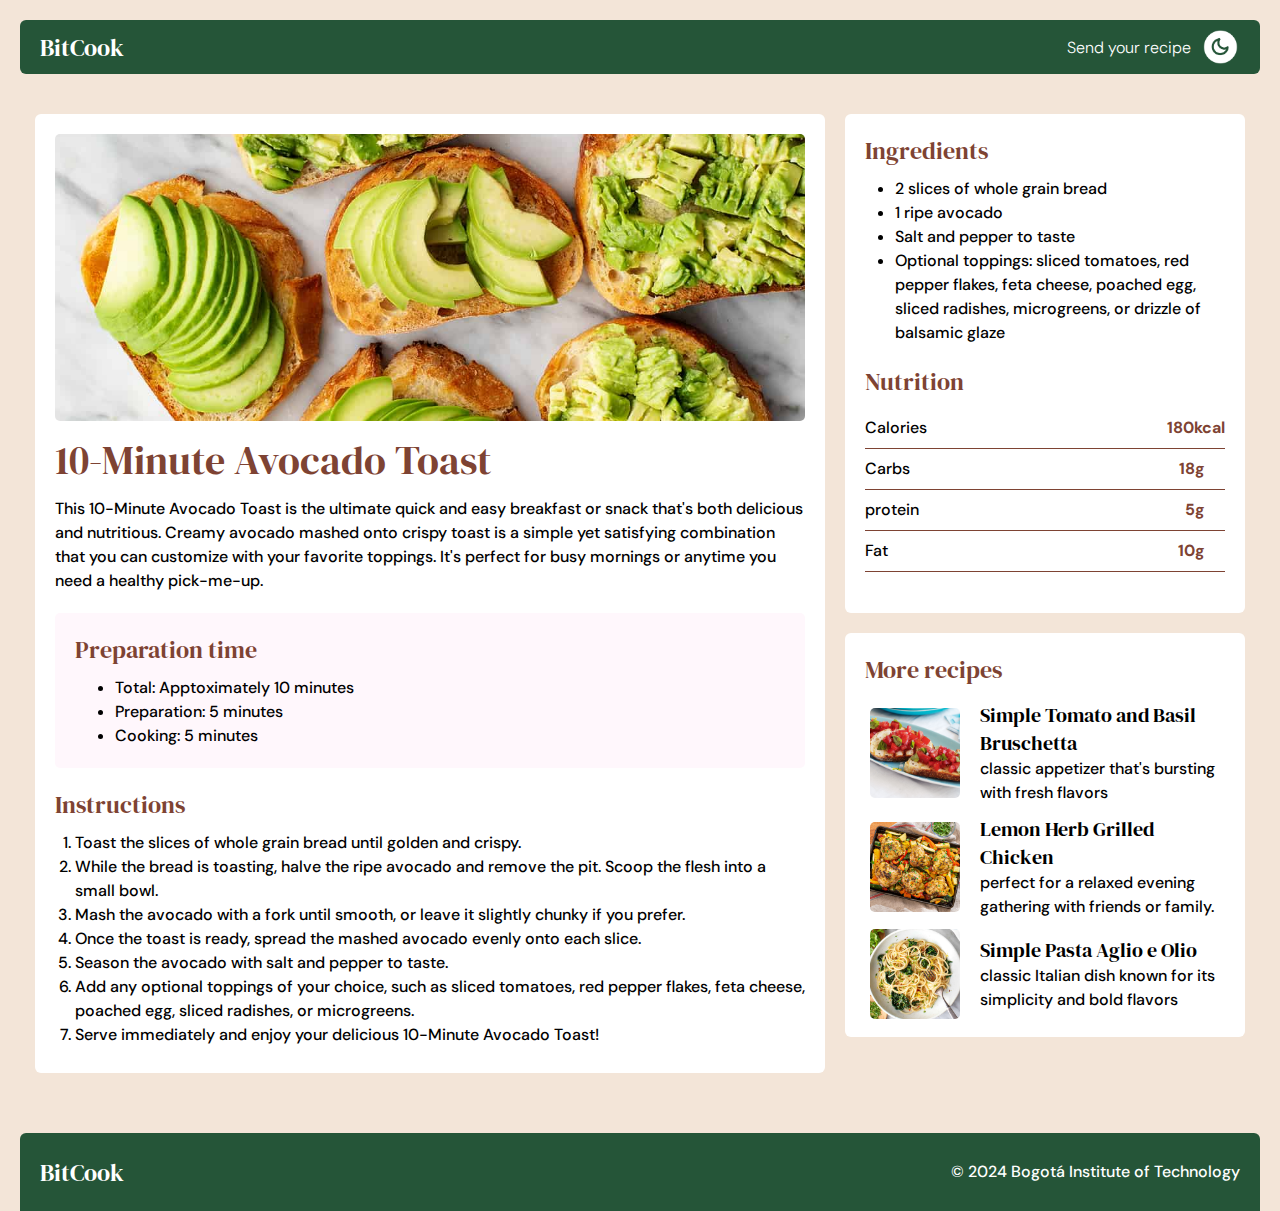
==== Avocado-Toast.html @ 1910ddd4 "recipes added, project completed" ====
<!DOCTYPE html>
<html lang="en">
<head>
    <meta charset="UTF-8">
    <meta name="viewport" content="width=d, initial-scale=1.0">
    <title>Avocado Toast</title>
    <link rel="stylesheet" href="./css/recipes.css">
</head>
<body>
<header>
    <nav>
        <a href="./index.html">
            <h2 id="logo">BitCook</h2>
        </a>
        <div>
        <a href="./form.html">Send your recipe</a><img id="dark-mode" src="./images/dark-mode.png" alt="">
        </div>
        </nav>
</header>
<div class="grid-container">
<main>
    <div class="recipeimage"><img src="./images/avocado-toast.jpg" alt=""></div>
    <h1>10-Minute Avocado Toast</h1>
    <p>This 10-Minute Avocado Toast is the ultimate quick and easy breakfast or snack that's both delicious and nutritious. Creamy avocado mashed onto crispy toast is a simple yet satisfying combination that you can customize with your favorite toppings. It's perfect for busy mornings or anytime you need a healthy pick-me-up.</p>
    
    <div class="preparation-time">
        <h3>Preparation time</h3>
            <ul>
            <li>Total: Apptoximately 10 minutes</li>
            <li>Preparation: 5 minutes</li>
            <li>Cooking: 5 minutes</li>
        </ul>
    </div>

    <h3>Instructions</h3>

    <ol>
        <li>Toast the slices of whole grain bread until golden and crispy.</li>
        <li>While the bread is toasting, halve the ripe avocado and remove the pit. Scoop the flesh into a small bowl.</li>
        <li>
            Mash the avocado with a fork until smooth, or leave it slightly chunky if you prefer.</li>
        <li>Once the toast is ready, spread the mashed avocado evenly onto each slice.</li>
        <li>Season the avocado with salt and pepper to taste.</li>
        <li>Add any optional toppings of your choice, such as sliced tomatoes, red pepper flakes, feta cheese, poached egg, sliced radishes, or microgreens.</li>
        <li>Serve immediately and enjoy your delicious 10-Minute Avocado Toast!</li>
    </ol>


    
</main>

<aside>
    <h3>Ingredients</h3>

    <ul>
        <li>2 slices of whole grain bread</li>
        <li>1 ripe avocado</li>
        <li>Salt and pepper to taste</li>
        <li>Optional toppings: sliced tomatoes, red pepper flakes, feta cheese, poached egg, sliced radishes, microgreens, or drizzle of balsamic glaze</li>
    </ul>
    <h3>Nutrition</h3>

    <table>
        <tbody>
    <tr>
    <td>Calories</td>
    <td class="color-cell" id="Calories">180kcal</td>
</tr>
    <td>Carbs</td>
    <td class="color-cell">18g</td>
</tr>
    <td>protein</td>
    <td class="color-cell">5g</td>
</tr>
    <td>Fat</td>
    <td class="color-cell">10g</td>
</tr>
</tbody>
    </table>
</aside>

<section>
    <h3>More recipes</h3>
    <div class="more-recipes-flex">
        
        <a href="./Tomato.html">
            <div class="more-recipes-img"><img src="./images/tomato-and-basil-bruschetta-75254-1.jpeg" alt=""></div>
            <div class="recipe-description"><h4>Simple Tomato and Basil Bruschetta</h4><p>classic appetizer that's bursting with fresh flavors</p></div>
        </a>

        <a href="./Herb-chicken.html">
            <div class="more-recipes-img"><img src="./images/herb.chicken.webp" alt=""></div>
            <div class="recipe-description"><h4>Lemon Herb Grilled Chicken</h4><p>perfect for a relaxed evening gathering with friends or family.</p></div>
        </a>

        <a href="./Pasta-Aglio.html">
            <div class="more-recipes-img"><img src="./images/spaghetti-aglio-e-olio-recipe.jpg" alt=""></div>
            <div class="recipe-description"><h4>Simple Pasta Aglio e Olio</h4><p>classic Italian dish known for its simplicity and bold flavors</p></div>
        </a>
    </div>
</section>

</div>
    <footer>
        <a href="./index.html">
            <h2 class="footer">BitCook</h2>
        </a>
        <p class="footer">© 2024 Bogotá Institute of Technology</p>
    </footer>
    <script defer src="./scripts/javascripts.js"></script>
</body>
</html>
---- css/recipes.css ----
@import url('https://fonts.googleapis.com/css2?family=DM+Serif+Display:ital@0;1&display=swap');

@import url('https://fonts.googleapis.com/css2?family=DM+Sans:ital,opsz,wght@0,9..40,100..1000;1,9..40,100..1000&family=DM+Serif+Display:ital@0;1&display=swap');

h1,h2,h3,h4 {
    font-family: "DM Serif Display";
}

h1,h2,h3 {
    color: #7E4333;
    margin-bottom: 10px;
    transition: 0.3s;
}

h3 {
    font-size: 24px;
}

h4 {
    font-size: 20px;
}
p,li,td {
    font-family: "DM Sans";
    line-height: 24px;
    font-size: 16px;
    font-weight: 500;
    transition: 0.3s;
}

a {
    text-decoration: none;
    font-family: "DM Sans";
    font-size: 16px;
    font-weight: 300;
}
* {
    margin: 0;
    box-sizing: border-box;
    font-weight: 400;
}

body {
    background-color: #F3E5D8;
    transition: 0.3s;
}

header nav {
    padding: 10px 20px;
    margin: 20px;
    border-radius: 6px;
    display: flex;
    align-items: center;
    justify-content: space-between;
    background-color: #255538;
}

header nav #logo {
    color: white;
    margin: 0;
}

header nav div {
    display: flex;
    align-items: center;
}
header nav a {
    text-decoration: none;
    color: white;
}

header nav #dark-mode {
    margin-left: 10px;
    align-self: center;
    height: 34px;
}

div.grid-container {
    justify-content: center;
    margin: 40px auto 60px auto;
    max-width: 1000px;
    display: grid;
    gap: 20px;
    grid-template-columns: 25% 25% 25% 40%;
    grid-template-rows: 20% 30% 20% 20%;
    margin-top: 40px;
}


main {
    padding: 20px;
    grid-area: 1/1/6/4;
    background-color: white;
    border-radius: 6px;
    transition: 0.3s;
}

aside {
    grid-area: 1/4/3/4;
    background-color: white;
    border-radius: 6px;
    padding: 20px;
    transition: 0.3s;
}
section {
    grid-area: 3/4/5/4;
    background-color: white;
    border-radius: 6px;
    padding: 20px;
    transition: 0.3s;
}

main div.recipeimage {
    height: 287px;
    width: 100%;
    text-align: center;
    background-size: cover;
    background-position: 50%;
    border-radius: 5px;
}
main div.recipeimage img {
    border-radius: 5px;
    height: 278px;
    height: 100%;
    width: 100%;
    object-fit: cover;
    aspect-ratio: 1/1;
}
main h1 {
    font-size: 40px;
    margin-top: 12px;
}

main ol {
    padding-left: 20px;
}

main div.preparation-time {
    background-color: #FFF7FC;
    padding: 20px;
    margin: 20px 0;
    border-radius: 5px;
    transition: 0.3s;
}

main div.preparation-time h3 {
    margin-top: 0;
}


aside ul {
    margin-bottom: 20px;
    padding-left: 30px;
}

aside table {
    table-layout: fixed;
    border-collapse: collapse;
    width: 100%;
    margin-bottom: 30px;
}

aside table tr td {
    border-spacing: 8px;
    border-bottom: solid #7E4333 1px;
    padding: 8px 0;
}

td.color-cell {
    font-weight: bold;
    color: #7E4333;
    text-align: right;
    padding-right: 20px;
}

td#Calories {
padding-right: 0;
}

section div.more-recipes-flex {
    display: flex;
    flex-direction: column;
}

section div.more-recipes-img {
    height: 90px;
    width: 90px;
    margin-right: 20px;
}

section div a img {
    height: 100%;
    aspect-ratio: 1/1;
    object-fit: cover;
    margin-right: 20px;
    border-radius: 5px;
}
section a {
    text-decoration: none;
    color: black;
    display: flex;
    align-items: center;
    margin: 5px;
}

footer {
    padding: 10px 20px;
    margin: 20px 20px 0 20px;
    border-radius: 6px 6px 0 0;
    display: flex;
    align-items: center;
    justify-content: space-between;
    background-color: #255538;
    height: 78px;
}

footer .footer {
    color: white;
    margin: 0;
}

.dark-mode{
    color: white;
    background-color: black;
}

.dark-mode h1 {
    color: white;
}

.dark-mode h2 {
    color: white;
}

.dark-mode h3 {
    color: white;
}

.dark-mode h4 {
    color: white;
}

.dark-mode p {
    color: white;
}

.dark-mode li {
    color: white;
}

.dark-mode td{
    border-bottom: solid #595959 1px;;
}

.dark-mode td.color-cell {
    color: white;
}

.dark-mode section {
    color: white;
    background-color: #2F2F2F;
}

.dark-mode main {
    color: white;
    background-color: #2F2F2F;
}

.dark-mode aside {
    color: white;
    background-color: #2F2F2F;
}

.dark-mode aside div {
    background-color: #2F2F2F;
}

.dark-mode main div {
    background-color: #4E4D4E;
}

@media (max-width: 768px) {
    div.grid-container {
        display: flex;
        flex-direction: column;
    }

    main {
        margin-bottom: 0;
    }
}
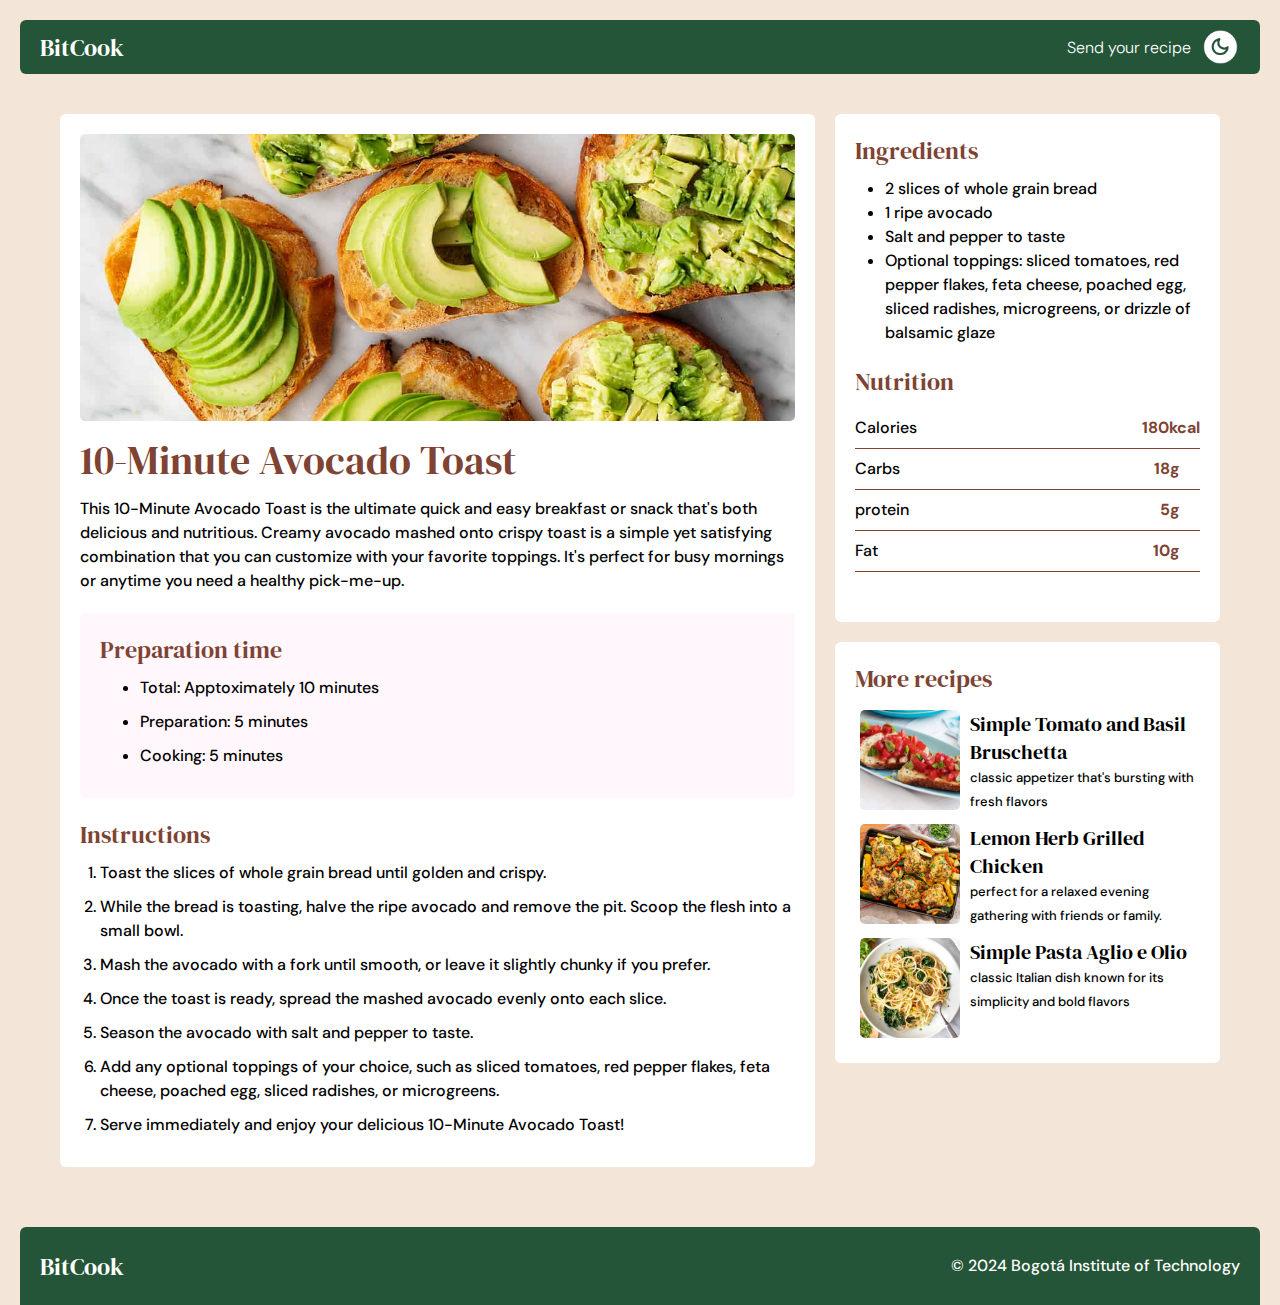
==== commit 69912c72: "minor fixes, project completed" ====
--- a/Avocado-Toast.html
+++ b/Avocado-Toast.html
@@ -13,13 +13,13 @@
             <h2 id="logo">BitCook</h2>
         </a>
         <div>
-        <a href="./form.html">Send your recipe</a><img id="dark-mode" src="./images/dark-mode.png" alt="">
+        <a href="./form.html">Send your recipe</a><img id="dark-mode" src="./images/dark-mode.png" alt="button with a moon symbol">
         </div>
         </nav>
 </header>
 <div class="grid-container">
 <main>
-    <div class="recipeimage"><img src="./images/avocado-toast.jpg" alt=""></div>
+    <div class="recipeimage"><img src="./images/avocado-toast.jpg" alt="avocado toast"></div>
     <h1>10-Minute Avocado Toast</h1>
     <p>This 10-Minute Avocado Toast is the ultimate quick and easy breakfast or snack that's both delicious and nutritious. Creamy avocado mashed onto crispy toast is a simple yet satisfying combination that you can customize with your favorite toppings. It's perfect for busy mornings or anytime you need a healthy pick-me-up.</p>
     
@@ -84,17 +84,17 @@
     <div class="more-recipes-flex">
         
         <a href="./Tomato.html">
-            <div class="more-recipes-img"><img src="./images/tomato-and-basil-bruschetta-75254-1.jpeg" alt=""></div>
+            <div class="more-recipes-img"><img src="./images/tomato-and-basil-bruschetta-75254-1.jpeg" alt="tomato and basilbruschetta"></div>
             <div class="recipe-description"><h4>Simple Tomato and Basil Bruschetta</h4><p>classic appetizer that's bursting with fresh flavors</p></div>
         </a>
 
         <a href="./Herb-chicken.html">
-            <div class="more-recipes-img"><img src="./images/herb.chicken.webp" alt=""></div>
+            <div class="more-recipes-img"><img src="./images/herb.chicken.webp" alt="herb chicken"></div>
             <div class="recipe-description"><h4>Lemon Herb Grilled Chicken</h4><p>perfect for a relaxed evening gathering with friends or family.</p></div>
         </a>
 
         <a href="./Pasta-Aglio.html">
-            <div class="more-recipes-img"><img src="./images/spaghetti-aglio-e-olio-recipe.jpg" alt=""></div>
+            <div class="more-recipes-img"><img src="./images/spaghetti-aglio-e-olio-recipe.jpg" alt="spaghetti aglio"></div>
             <div class="recipe-description"><h4>Simple Pasta Aglio e Olio</h4><p>classic Italian dish known for its simplicity and bold flavors</p></div>
         </a>
     </div>
--- a/css/recipes.css
+++ b/css/recipes.css
@@ -77,11 +77,11 @@
 div.grid-container {
     justify-content: center;
     margin: 40px auto 60px auto;
-    max-width: 1000px;
+    max-width: 1100px;
     display: grid;
     gap: 20px;
-    grid-template-columns: 25% 25% 25% 40%;
-    grid-template-rows: 20% 30% 20% 20%;
+    grid-template-columns: 20% 20% 25% 35%;
+    grid-template-rows: repeat(4,auto);
     margin-top: 40px;
 }
 
@@ -134,6 +134,9 @@
     padding-left: 20px;
 }
 
+main li {
+    margin-bottom: 10px;
+}
 main div.preparation-time {
     background-color: #FFF7FC;
     padding: 20px;
@@ -182,24 +185,26 @@
 }
 
 section div.more-recipes-img {
-    height: 90px;
-    width: 90px;
-    margin-right: 20px;
+    height: 100px;
+    width: 100px;
+    margin-right: 10px;
 }
 
 section div a img {
     height: 100%;
     aspect-ratio: 1/1;
     object-fit: cover;
-    margin-right: 20px;
     border-radius: 5px;
 }
 section a {
     text-decoration: none;
     color: black;
     display: flex;
-    align-items: center;
     margin: 5px;
+}
+
+section p {
+    font-size: small;
 }
 
 footer {
@@ -287,4 +292,8 @@
     main {
         margin-bottom: 0;
     }
+
+    section p {
+        font-size: medium;
+    }
 }